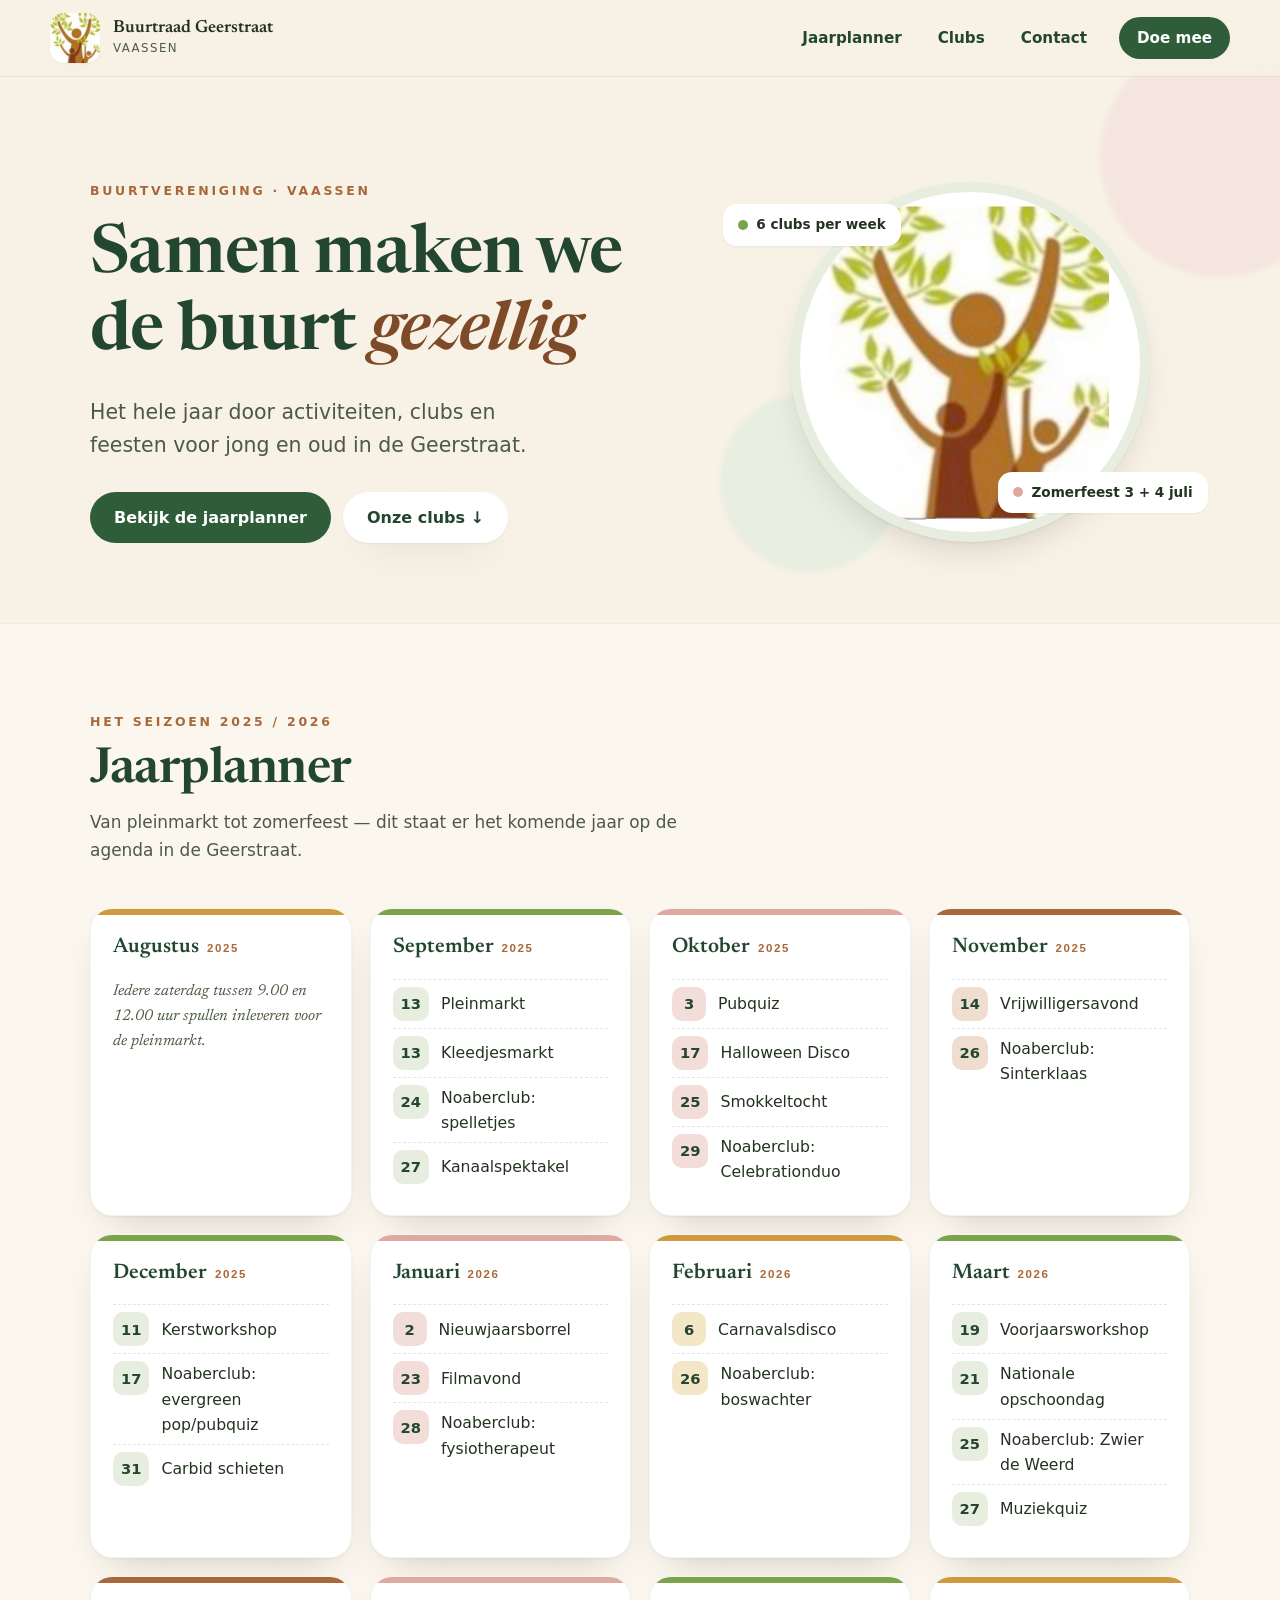
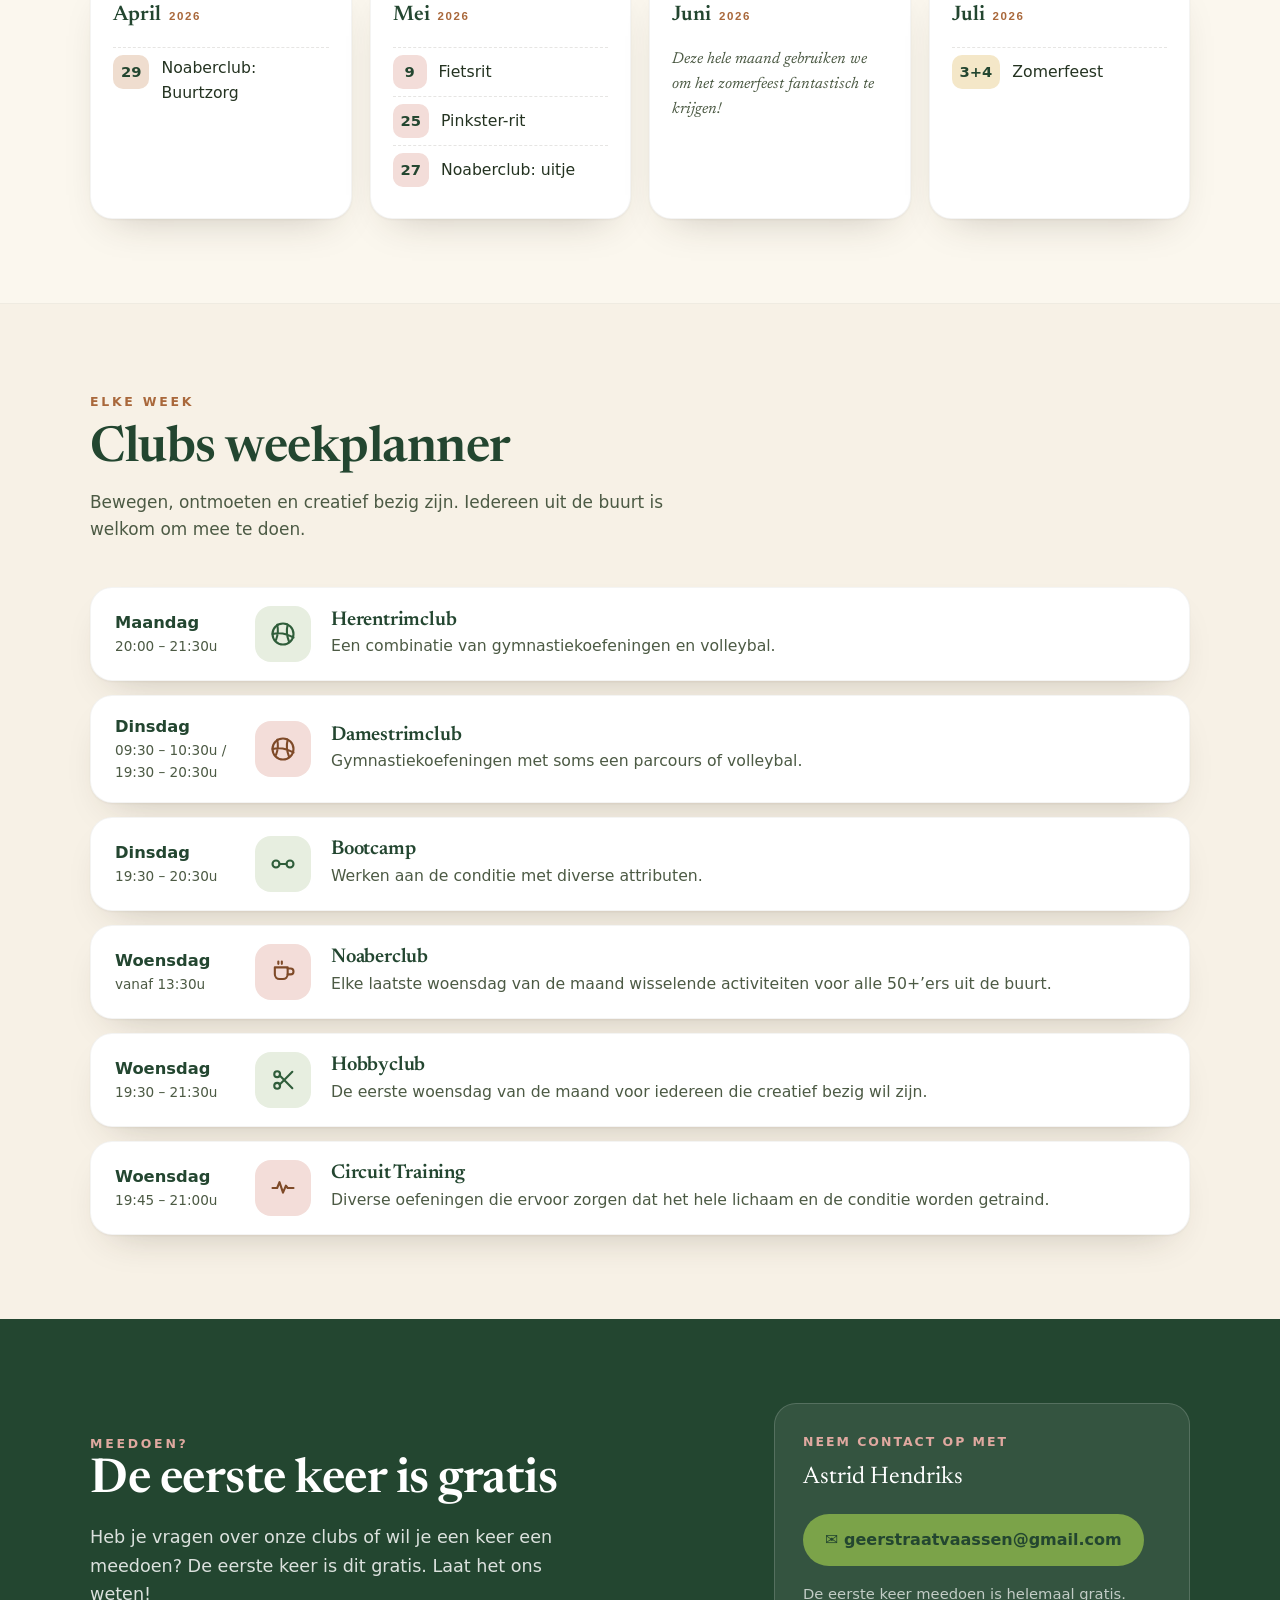
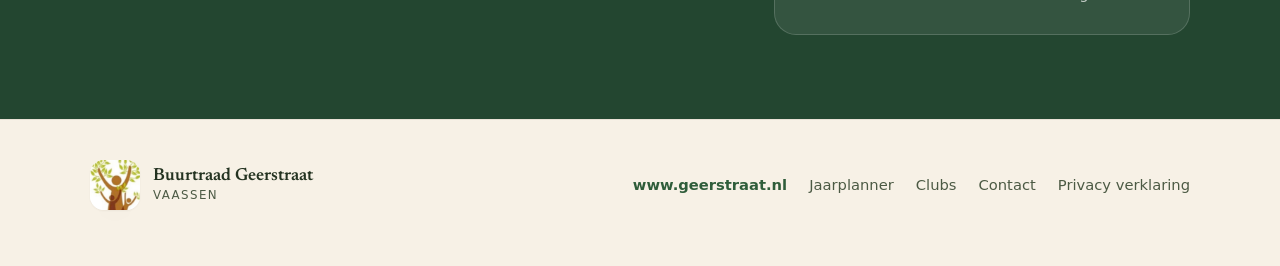
==== index.html @ 0c5bbc54 "Voeg Noaber-website toe als index.html Statische single-page website voor Buurtraad Geerstraat op ba" ====
<!DOCTYPE html>
<html lang="nl">
<head>
<meta charset="UTF-8">
<meta name="viewport" content="width=device-width, initial-scale=1.0">
<title>Buurtraad Geerstraat — Noaber</title>
<link rel="preconnect" href="https://fonts.googleapis.com">
<link rel="preconnect" href="https://fonts.gstatic.com" crossorigin>
<link href="https://fonts.googleapis.com/css2?family=Newsreader:opsz,wght@6..72,400;6..72,500;6..72,600;6..72,700&family=Hanken+Grotesque:wght@400;500;600;700&display=swap" rel="stylesheet">
<style>
  :root{
    --cream:#f7f1e6; --cream-2:#fbf7ee; --ink:#243321; --ink-soft:#4c5a44;
    --green:#2f5d3a; --green-deep:#234630; --leaf:#7ba349; --leaf-soft:#e7eee0;
    --terra:#a9683b; --terra-deep:#7e4a28; --blush:#f3ddd9; --blush-deep:#e0a9a0;
    --gold:#cf9a3c;
    --r:22px; --maxw:1180px;
    --shadow:0 1px 2px rgba(53,42,24,.05), 0 18px 40px -22px rgba(53,42,24,.28);
  }
  *{box-sizing:border-box;margin:0;padding:0}
  html{scroll-behavior:smooth}
  body{
    font-family:'Hanken Grotesque',system-ui,sans-serif;
    background:var(--cream); color:var(--ink);
    line-height:1.6; -webkit-font-smoothing:antialiased;
    overflow-x:hidden;
  }
  h1,h2,h3{font-family:'Newsreader',Georgia,serif; font-weight:600; line-height:1.08; letter-spacing:-.01em;}
  .wrap{max-width:var(--maxw); margin:0 auto; padding:0 clamp(20px,5vw,40px);}
  a{color:inherit; text-decoration:none;}
  .eyebrow{font-size:.78rem; letter-spacing:.22em; text-transform:uppercase; font-weight:600; color:var(--terra);}

  /* header */
  header{position:sticky; top:0; z-index:30; background:rgba(247,241,230,.86); backdrop-filter:blur(10px); border-bottom:1px solid rgba(53,42,24,.08);}
  .nav{display:flex; align-items:center; gap:18px; padding:13px 0;}
  .brand{display:flex; align-items:center; gap:13px; margin-right:auto;}
  .brand-txt{display:flex; flex-direction:column; justify-content:center;}
  .badge{width:50px; height:50px; border-radius:14px; background:#fff; box-shadow:var(--shadow); display:grid; place-items:center; overflow:hidden; flex:none;}
  .badge img{width:100%; height:100%; object-fit:cover; object-position:top;}
  .brand b{font-family:'Newsreader',serif; font-size:1.1rem; font-weight:600; display:block; line-height:1.15; white-space:nowrap;}
  .brand .sub{font-size:.74rem; letter-spacing:.12em; text-transform:uppercase; color:var(--ink-soft); display:block;}
  nav.links{display:flex; gap:8px; align-items:center;}
  nav.links a{font-weight:600; font-size:.95rem; padding:8px 14px; border-radius:999px; color:var(--green-deep); transition:background .15s;}
  nav.links a:hover{background:var(--leaf-soft);}
  .nav .cta{background:var(--green); color:#fff; padding:9px 18px; border-radius:999px; font-weight:600; font-size:.95rem;}
  .nav .cta:hover{background:var(--green-deep);}
  .menu-btn{display:none;}
  @media(max-width:780px){
    nav.links{display:none;}
    .menu-btn{display:inline-flex; align-items:center; gap:8px; font-weight:700; color:var(--green-deep); background:var(--leaf-soft); padding:9px 16px; border-radius:999px; font-size:.95rem; border:none; cursor:pointer;}
  }

  /* hero */
  .hero{position:relative; padding:clamp(48px,9vw,104px) 0 clamp(40px,7vw,80px);}
  .hero .wrap{position:relative; z-index:2;}
  .hero-grid{display:grid; grid-template-columns:1.15fr .85fr; gap:clamp(28px,5vw,64px); align-items:center;}
  .hero-copy{display:flex; flex-direction:column; align-items:flex-start; gap:24px;}
  .hero-copy .eyebrow{margin-bottom:-6px;}
  .hero h1{font-size:clamp(2.5rem,5.6vw,4.2rem); color:var(--green-deep); line-height:1.14; max-width:13ch;}
  .hero h1 em{font-style:italic; color:var(--terra-deep);}
  .hero p.lead{font-size:clamp(1.08rem,2vw,1.28rem); color:var(--ink-soft); max-width:34ch; margin-top:0;}
  .hero .actions{display:flex; flex-wrap:wrap; gap:12px; margin-top:6px;}
  .btn{display:inline-flex; align-items:center; gap:9px; font-weight:600; padding:13px 24px; border-radius:999px; font-size:1rem; transition:transform .15s, background .15s;}
  .btn:hover{transform:translateY(-2px);}
  .btn-primary{background:var(--green); color:#fff;}
  .btn-primary:hover{background:var(--green-deep);}
  .btn-ghost{background:#fff; color:var(--green-deep); box-shadow:var(--shadow);}
  .hero-art{position:relative; display:grid; place-items:center;}
  .logo-stage{position:relative; width:min(360px,82%); aspect-ratio:1; border-radius:50%; background:#fff; display:grid; place-items:center; box-shadow:var(--shadow); border:10px solid var(--leaf-soft); overflow:hidden;}
  .logo-stage img{width:82%; transform:translateY(2%);}
  .blob{position:absolute; border-radius:50%; filter:blur(2px); opacity:.55; z-index:0;}
  .b1{width:240px;height:240px; background:var(--blush); top:-40px; right:-60px;}
  .b2{width:180px;height:180px; background:var(--leaf-soft); bottom:-30px; left:-30px; opacity:.9;}
  .pill-float{position:absolute; background:#fff; box-shadow:var(--shadow); border-radius:14px; padding:10px 15px; font-size:.85rem; font-weight:600; display:flex; align-items:center; gap:8px;}
  .pill-float .dot{width:10px;height:10px;border-radius:50%;}
  .pf1{top:6%; left:-6%;} .pf2{bottom:8%; right:-4%;}
  @media(max-width:960px){
    .hero-grid{grid-template-columns:1fr; text-align:left;}
    .hero-art{order:-1; margin-bottom:6px; justify-items:start;}
    .logo-stage{width:min(220px,52%);}
    .pf1{left:auto; right:0;} .pf2{display:none;}
  }

  /* section shell */
  section.block{padding:clamp(44px,7vw,84px) 0;}
  .sec-head{max-width:62ch; margin-bottom:clamp(26px,4vw,44px);}
  .sec-head h2{font-size:clamp(2rem,4.4vw,3.1rem); color:var(--green-deep); margin-top:10px;}
  .sec-head p{color:var(--ink-soft); margin-top:12px; font-size:1.06rem;}

  /* jaarplanner */
  #jaarplanner{background:var(--cream-2); border-top:1px solid rgba(53,42,24,.06); border-bottom:1px solid rgba(53,42,24,.06);}
  .months{display:grid; grid-template-columns:repeat(auto-fill,minmax(255px,1fr)); gap:18px;}
  .month{background:#fff; border-radius:var(--r); padding:22px 22px 24px; box-shadow:var(--shadow); border:1px solid rgba(53,42,24,.05); position:relative; overflow:hidden;}
  .month::before{content:""; position:absolute; inset:0 0 auto 0; height:6px; background:var(--leaf);}
  .month.s-sage::before{background:var(--leaf);}
  .month.s-blush::before{background:var(--blush-deep);}
  .month.s-gold::before{background:var(--gold);}
  .month.s-terra::before{background:var(--terra);}
  .month .mname{font-family:'Newsreader',serif; font-size:1.32rem; font-weight:600; color:var(--green-deep); display:flex; align-items:baseline; gap:8px; margin-bottom:14px;}
  .month .mname small{font-size:.72rem; letter-spacing:.14em; color:var(--terra); font-family:'Hanken Grotesque',sans-serif; font-weight:700;}
  .ev{display:flex; gap:12px; padding:7px 0; border-top:1px dashed rgba(53,42,24,.12);}
  .ev:first-of-type{border-top:none;}
  .ev .day{flex:none; min-width:34px; height:34px; padding:0 8px; border-radius:10px; background:var(--leaf-soft); color:var(--green-deep); font-weight:700; font-size:.92rem; display:grid; place-items:center; font-variant-numeric:tabular-nums;}
  .s-blush .ev .day{background:var(--blush);}
  .s-gold .ev .day{background:#f4e7c8;}
  .s-terra .ev .day{background:#efddcf;}
  .ev .what{font-size:.98rem; align-self:center; color:var(--ink);}
  .month .note{font-size:.98rem; color:var(--ink-soft); font-style:italic; font-family:'Newsreader',serif;}

  /* clubs */
  .clubs{display:flex; flex-direction:column; gap:14px;}
  .club{display:grid; grid-template-columns:120px 56px 1fr; gap:20px; align-items:center; background:#fff; border-radius:var(--r); padding:18px 24px; box-shadow:var(--shadow); border:1px solid rgba(53,42,24,.05); transition:transform .15s;}
  .club:hover{transform:translateX(4px);}
  .club .when{}
  .club .when .day{font-weight:700; color:var(--green-deep); font-size:1.02rem;}
  .club .when .time{font-size:.85rem; color:var(--ink-soft); font-variant-numeric:tabular-nums;}
  .club .ic{width:56px;height:56px;border-radius:16px; background:var(--leaf-soft); display:grid; place-items:center; color:var(--green); flex:none;}
  .club .ic svg{width:28px;height:28px;}
  .club:nth-child(even) .ic{background:var(--blush); color:var(--terra-deep);}
  .club .body h3{font-family:'Newsreader',serif; font-size:1.25rem; color:var(--green-deep); font-weight:600;}
  .club .body p{font-size:.98rem; color:var(--ink-soft); margin-top:2px;}
  @media(max-width:680px){
    .club{grid-template-columns:48px 1fr; gap:14px; padding:16px 18px;}
    .club .ic{width:48px;height:48px;border-radius:13px;}
    .club .ic svg{width:24px;height:24px;}
    .club .when{grid-column:2; order:2;}
    .club .body{grid-column:2; order:1;}
    .club .ic{grid-row:span 2;}
  }

  /* contact */
  #contact{background:var(--green-deep); color:#fff;}
  #contact .eyebrow{color:var(--blush-deep);}
  .contact-card{display:grid; grid-template-columns:1.2fr .8fr; gap:clamp(24px,5vw,60px); align-items:center;}
  #contact h2{color:#fff; font-size:clamp(2rem,4.2vw,3rem);}
  #contact p{color:rgba(255,255,255,.84); font-size:1.1rem; margin-top:16px; max-width:46ch;}
  .contact-box{background:rgba(255,255,255,.08); border:1px solid rgba(255,255,255,.16); border-radius:var(--r); padding:28px;}
  .contact-box .label{font-size:.78rem; letter-spacing:.16em; text-transform:uppercase; color:var(--blush-deep); font-weight:700;}
  .contact-box .name{font-family:'Newsreader',serif; font-size:1.5rem; margin:6px 0 18px;}
  .contact-box a.mail{display:inline-flex; align-items:center; gap:9px; background:var(--leaf); color:var(--green-deep); padding:13px 22px; border-radius:999px; font-weight:700; transition:transform .15s,background .15s;}
  .contact-box a.mail:hover{transform:translateY(-2px); background:#8cb858;}
  .free{display:inline-block; margin-top:16px; font-size:.92rem; color:rgba(255,255,255,.7);}
  @media(max-width:760px){.contact-card{grid-template-columns:1fr;}}

  /* footer */
  footer{background:var(--cream); padding:40px 0 56px; border-top:1px solid rgba(53,42,24,.08);}
  .foot{display:flex; flex-wrap:wrap; gap:20px 40px; align-items:center; justify-content:space-between;}
  .foot .brand b{font-size:1.1rem;}
  .foot-links{display:flex; gap:22px; flex-wrap:wrap; font-size:.92rem; color:var(--ink-soft);}
  .foot-links a:hover{color:var(--green);}
  .foot .site{font-weight:700; color:var(--green);}
</style>
</head>
<body>
<header>
  <div class="wrap nav">
    <a class="brand" href="#top">
      <span class="badge"><img src="assets/logo.png" alt="Buurtraad Geerstraat logo"></span>
      <span class="brand-txt"><b>Buurtraad Geerstraat</b><span class="sub">Vaassen</span></span>
    </a>
    <nav class="links">
      <a href="#jaarplanner">Jaarplanner</a>
      <a href="#clubs">Clubs</a>
      <a href="#contact">Contact</a>
    </nav>
    <a class="cta" href="#contact">Doe mee</a>
    <button class="menu-btn" aria-label="Menu">☰ Menu</button>
  </div>
</header>

<main id="top">
  <section class="hero">
    <span class="blob b1"></span>
    <div class="wrap">
      <div class="hero-grid">
        <div class="hero-copy">
          <span class="eyebrow">Buurtvereniging · Vaassen</span>
          <h1>Samen maken we de buurt <em>gezellig</em></h1>
          <p class="lead">Het hele jaar door activiteiten, clubs en feesten voor jong en oud in de Geerstraat.</p>
          <div class="actions">
            <a class="btn btn-primary" href="#jaarplanner">Bekijk de jaarplanner</a>
            <a class="btn btn-ghost" href="#clubs">Onze clubs ↓</a>
          </div>
        </div>
        <div class="hero-art">
          <span class="blob b2"></span>
          <div class="logo-stage">
            <img src="assets/logo.png" alt="Buurtraad Geerstraat">
          </div>
          <div class="pill-float pf1"><span class="dot" style="background:var(--leaf)"></span> 6 clubs per week</div>
          <div class="pill-float pf2"><span class="dot" style="background:var(--blush-deep)"></span> Zomerfeest 3 + 4 juli</div>
        </div>
      </div>
    </div>
  </section>

  <section class="block" id="jaarplanner">
    <div class="wrap">
      <div class="sec-head">
        <span class="eyebrow">Het seizoen 2025 / 2026</span>
        <h2>Jaarplanner</h2>
        <p>Van pleinmarkt tot zomerfeest — dit staat er het komende jaar op de agenda in de Geerstraat.</p>
      </div>
      <div class="months" id="monthGrid"></div>
    </div>
  </section>

  <section class="block" id="clubs">
    <div class="wrap">
      <div class="sec-head">
        <span class="eyebrow">Elke week</span>
        <h2>Clubs weekplanner</h2>
        <p>Bewegen, ontmoeten en creatief bezig zijn. Iedereen uit de buurt is welkom om mee te doen.</p>
      </div>
      <div class="clubs" id="clubList"></div>
    </div>
  </section>

  <section class="block" id="contact">
    <div class="wrap">
      <div class="contact-card">
        <div>
          <span class="eyebrow">Meedoen?</span>
          <h2>De eerste keer is gratis</h2>
          <p>Heb je vragen over onze clubs of wil je een keer een meedoen? De eerste keer is dit gratis. Laat het ons weten!</p>
        </div>
        <div class="contact-box">
          <div class="label">Neem contact op met</div>
          <div class="name">Astrid Hendriks</div>
          <a class="mail" href="mailto:geerstraatvaassen@gmail.com">✉ geerstraatvaassen@gmail.com</a>
          <span class="free">De eerste keer meedoen is helemaal gratis.</span>
        </div>
      </div>
    </div>
  </section>
</main>

<footer>
  <div class="wrap foot">
    <a class="brand" href="#top">
      <span class="badge"><img src="assets/logo.png" alt=""></span>
      <span class="brand-txt"><b>Buurtraad Geerstraat</b><span class="sub">Vaassen</span></span>
    </a>
    <div class="foot-links">
      <a class="site" href="#top">www.geerstraat.nl</a>
      <a href="#jaarplanner">Jaarplanner</a>
      <a href="#clubs">Clubs</a>
      <a href="#contact">Contact</a>
      <a href="#">Privacy verklaring</a>
    </div>
  </div>
</footer>

<script>
  const months = [
    {name:'Augustus', year:'2025', s:'gold', note:'Iedere zaterdag tussen 9.00 en 12.00 uur spullen inleveren voor de pleinmarkt.'},
    {name:'September', year:'2025', s:'sage', ev:[['13','Pleinmarkt'],['13','Kleedjesmarkt'],['24','Noaberclub: spelletjes'],['27','Kanaalspektakel']]},
    {name:'Oktober', year:'2025', s:'blush', ev:[['3','Pubquiz'],['17','Halloween Disco'],['25','Smokkeltocht'],['29','Noaberclub: Celebrationduo']]},
    {name:'November', year:'2025', s:'terra', ev:[['14','Vrijwilligersavond'],['26','Noaberclub: Sinterklaas']]},
    {name:'December', year:'2025', s:'sage', ev:[['11','Kerstworkshop'],['17','Noaberclub: evergreen pop/pubquiz'],['31','Carbid schieten']]},
    {name:'Januari', year:'2026', s:'blush', ev:[['2','Nieuwjaarsborrel'],['23','Filmavond'],['28','Noaberclub: fysiotherapeut']]},
    {name:'Februari', year:'2026', s:'gold', ev:[['6','Carnavalsdisco'],['26','Noaberclub: boswachter']]},
    {name:'Maart', year:'2026', s:'sage', ev:[['19','Voorjaarsworkshop'],['21','Nationale opschoondag'],['25','Noaberclub: Zwier de Weerd'],['27','Muziekquiz']]},
    {name:'April', year:'2026', s:'terra', ev:[['29','Noaberclub: Buurtzorg']]},
    {name:'Mei', year:'2026', s:'blush', ev:[['9','Fietsrit'],['25','Pinkster-rit'],['27','Noaberclub: uitje']]},
    {name:'Juni', year:'2026', s:'sage', note:'Deze hele maand gebruiken we om het zomerfeest fantastisch te krijgen!'},
    {name:'Juli', year:'2026', s:'gold', ev:[['3+4','Zomerfeest']]},
  ];
  const mg = document.getElementById('monthGrid');
  months.forEach(m=>{
    let inner = `<div class="mname">${m.name} <small>${m.year}</small></div>`;
    if(m.note){ inner += `<p class="note">${m.note}</p>`; }
    else { inner += m.ev.map(e=>`<div class="ev"><span class="day">${e[0]}</span><span class="what">${e[1]}</span></div>`).join(''); }
    const d = document.createElement('div');
    d.className = `month s-${m.s}`;
    d.innerHTML = inner;
    mg.appendChild(d);
  });

  const I = {
    ball:'<circle cx="12" cy="12" r="9"/><path d="M3 12c4-1 8-1 12 .5S21 15 21 15M7 4c1 4 1 8-1 13M16 4c-1 4-1 9 1 14"/>',
    dumb:'<circle cx="6" cy="12" r="3"/><circle cx="18" cy="12" r="3"/><path d="M9 12h6"/>',
    cup:'<path d="M5 8h11v6a4 4 0 0 1-4 4H9a4 4 0 0 1-4-4z"/><path d="M16 9h2.5a2.5 2.5 0 0 1 0 5H16"/><path d="M8 3v2M11 3v2"/>',
    craft:'<circle cx="7" cy="7" r="2.5"/><circle cx="7" cy="17" r="2.5"/><path d="M20 5 9 16M20 19 9 8"/>',
    heart:'<path d="M3 12h4l2-5 3 9 2.5-6 1.5 2H21"/>'
  };
  const clubs = [
    {day:'Maandag', time:'20:00 – 21:30u', name:'Herentrimclub', desc:'Een combinatie van gymnastiekoefeningen en volleybal.', ic:'ball'},
    {day:'Dinsdag', time:'09:30 – 10:30u / 19:30 – 20:30u', name:'Damestrimclub', desc:'Gymnastiekoefeningen met soms een parcours of volleybal.', ic:'ball'},
    {day:'Dinsdag', time:'19:30 – 20:30u', name:'Bootcamp', desc:'Werken aan de conditie met diverse attributen.', ic:'dumb'},
    {day:'Woensdag', time:'vanaf 13:30u', name:'Noaberclub', desc:'Elke laatste woensdag van de maand wisselende activiteiten voor alle 50+\u2019ers uit de buurt.', ic:'cup'},
    {day:'Woensdag', time:'19:30 – 21:30u', name:'Hobbyclub', desc:'De eerste woensdag van de maand voor iedereen die creatief bezig wil zijn.', ic:'craft'},
    {day:'Woensdag', time:'19:45 – 21:00u', name:'Circuit Training', desc:'Diverse oefeningen die ervoor zorgen dat het hele lichaam en de conditie worden getraind.', ic:'heart'},
  ];
  const cl = document.getElementById('clubList');
  clubs.forEach(c=>{
    const d = document.createElement('div');
    d.className='club';
    d.innerHTML = `<div class="when"><div class="day">${c.day}</div><div class="time">${c.time}</div></div>
      <span class="ic"><svg viewBox="0 0 24 24" fill="none" stroke="currentColor" stroke-width="1.8" stroke-linecap="round" stroke-linejoin="round">${I[c.ic]}</svg></span>
      <div class="body"><h3>${c.name}</h3><p>${c.desc}</p></div>`;
    cl.appendChild(d);
  });
</script>
</body>
</html>
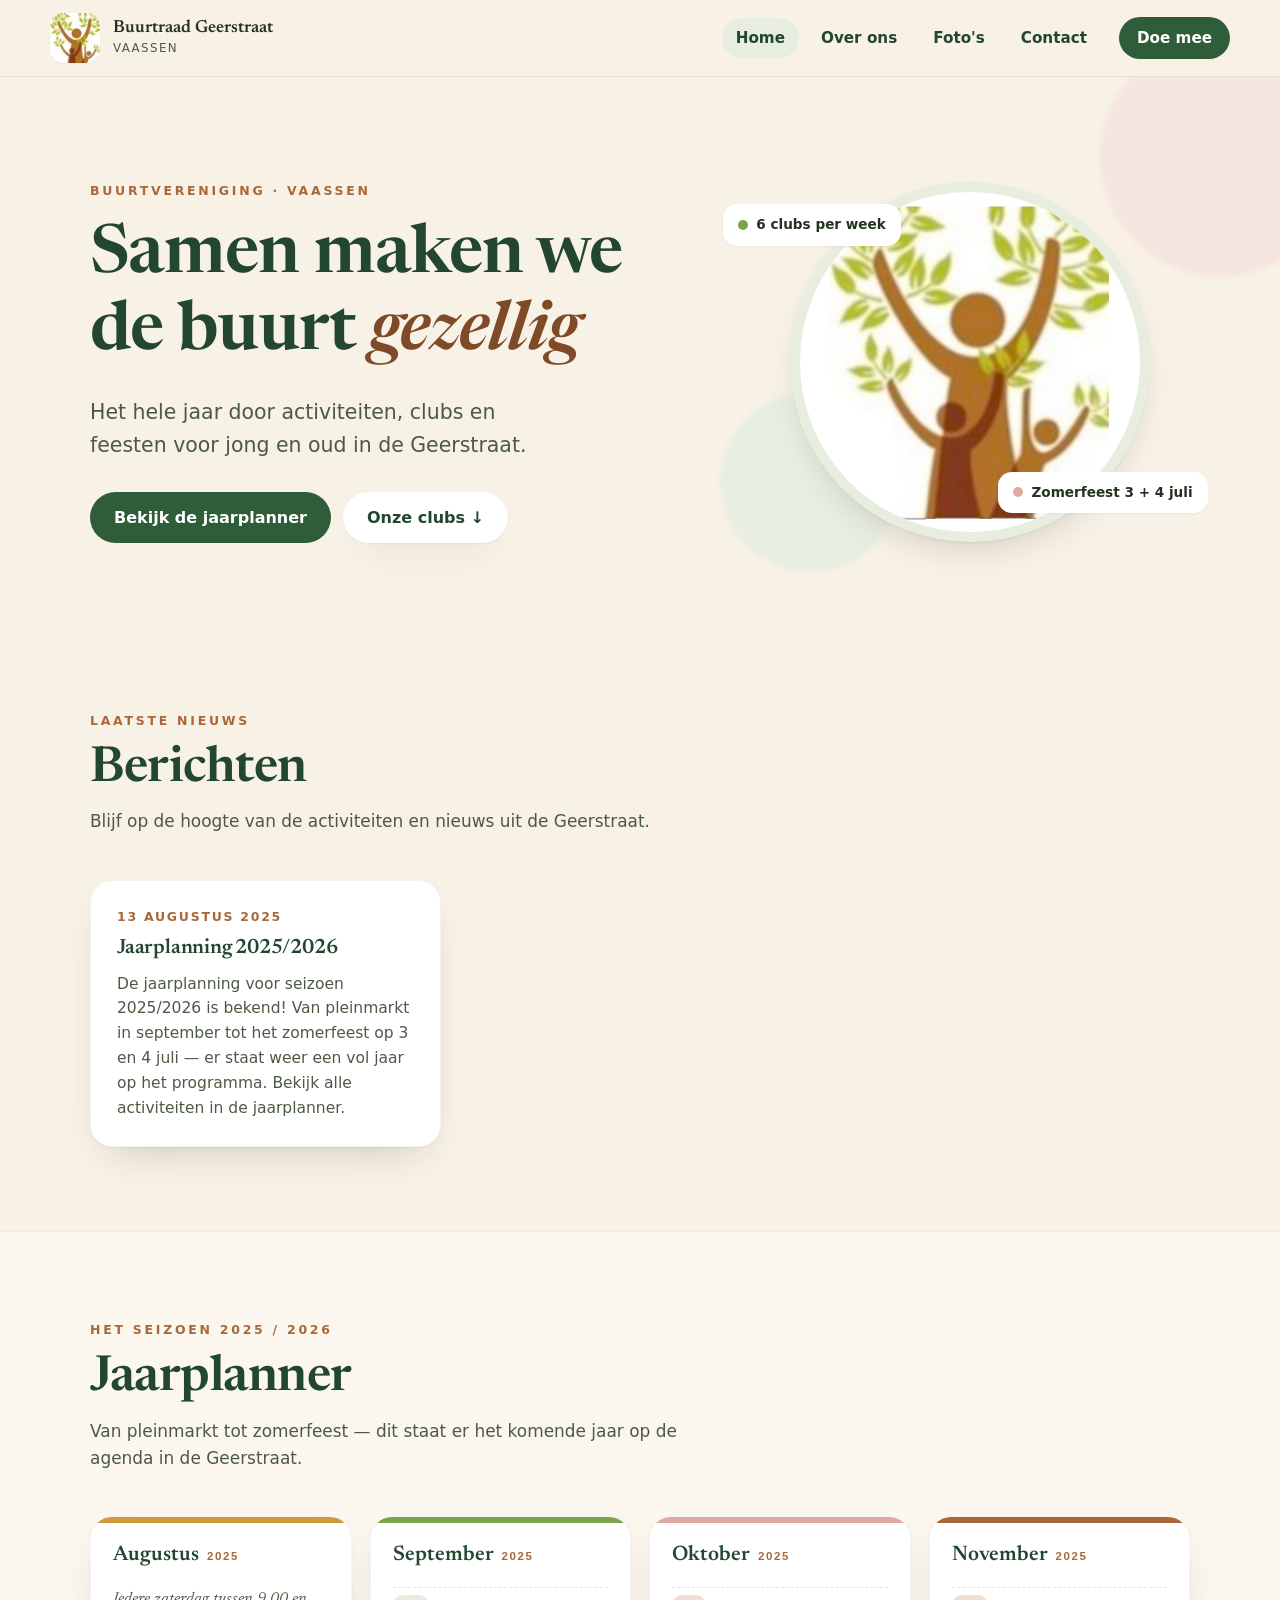
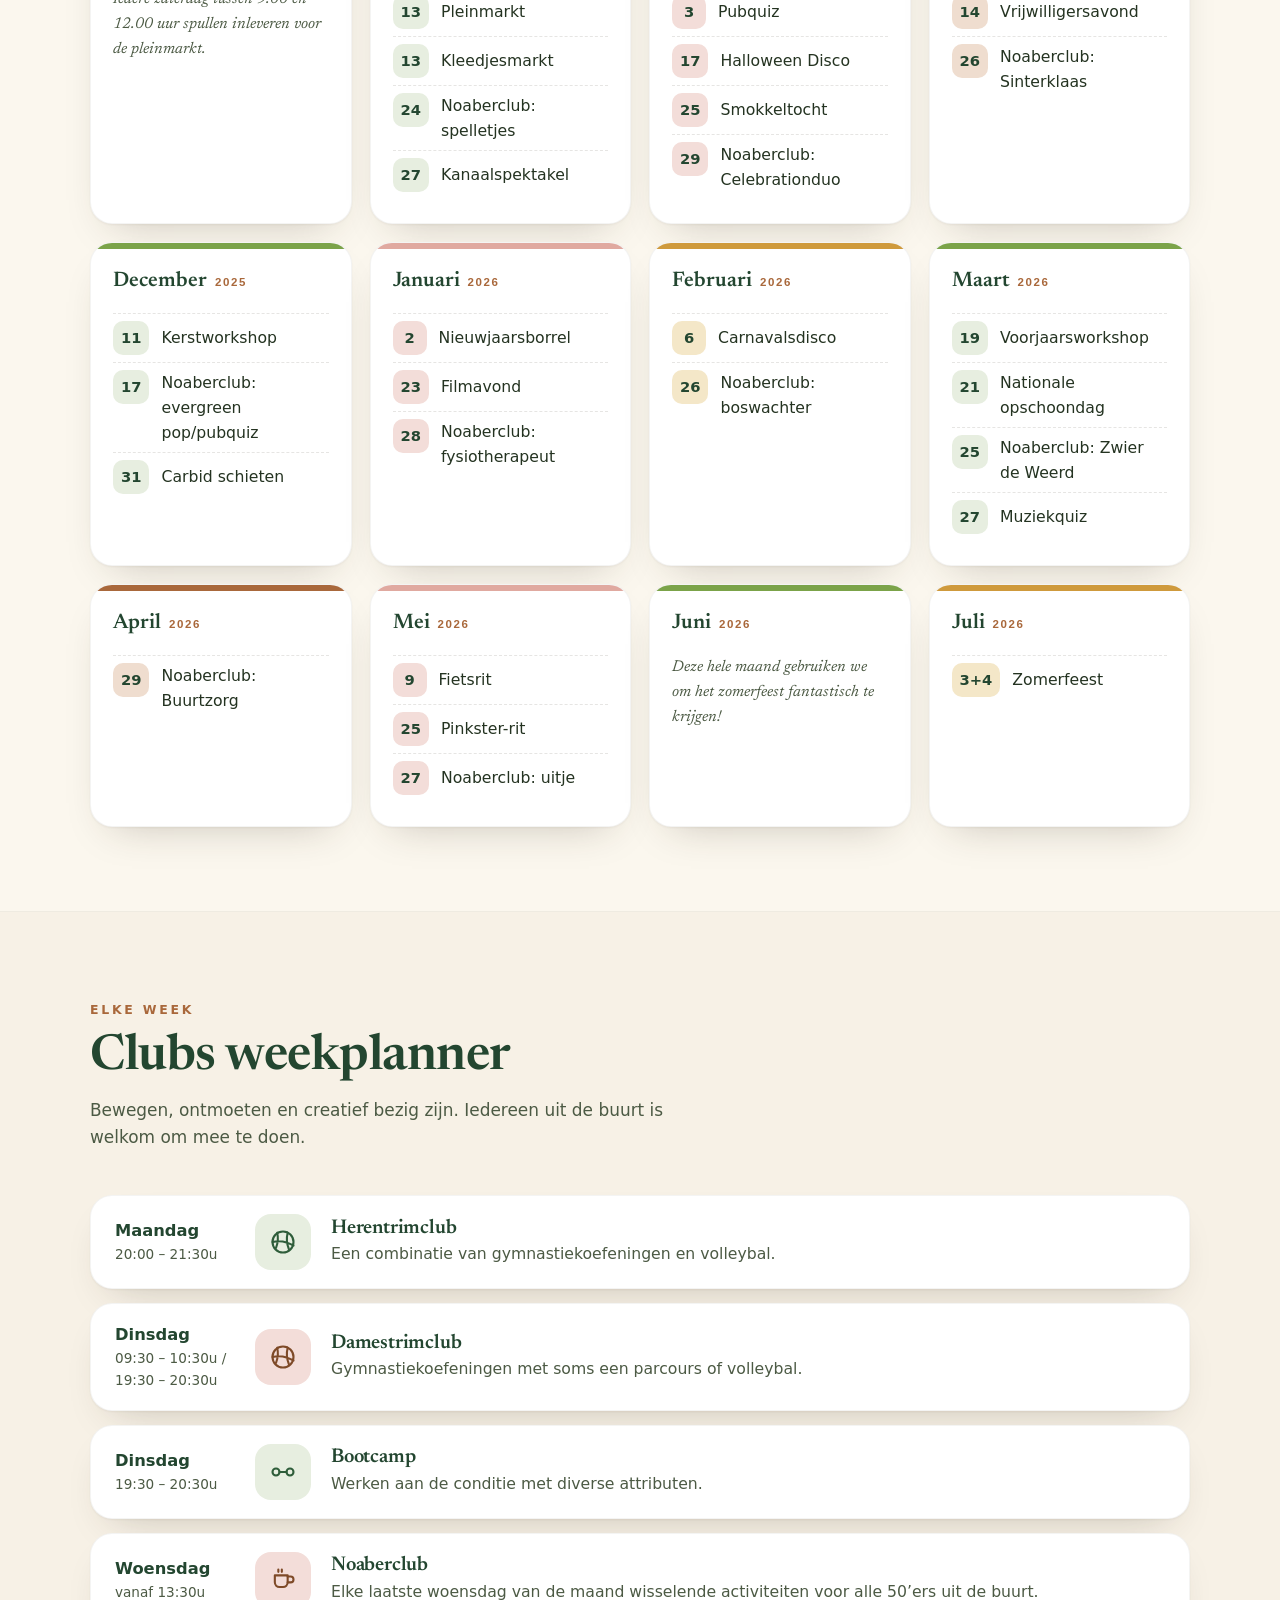
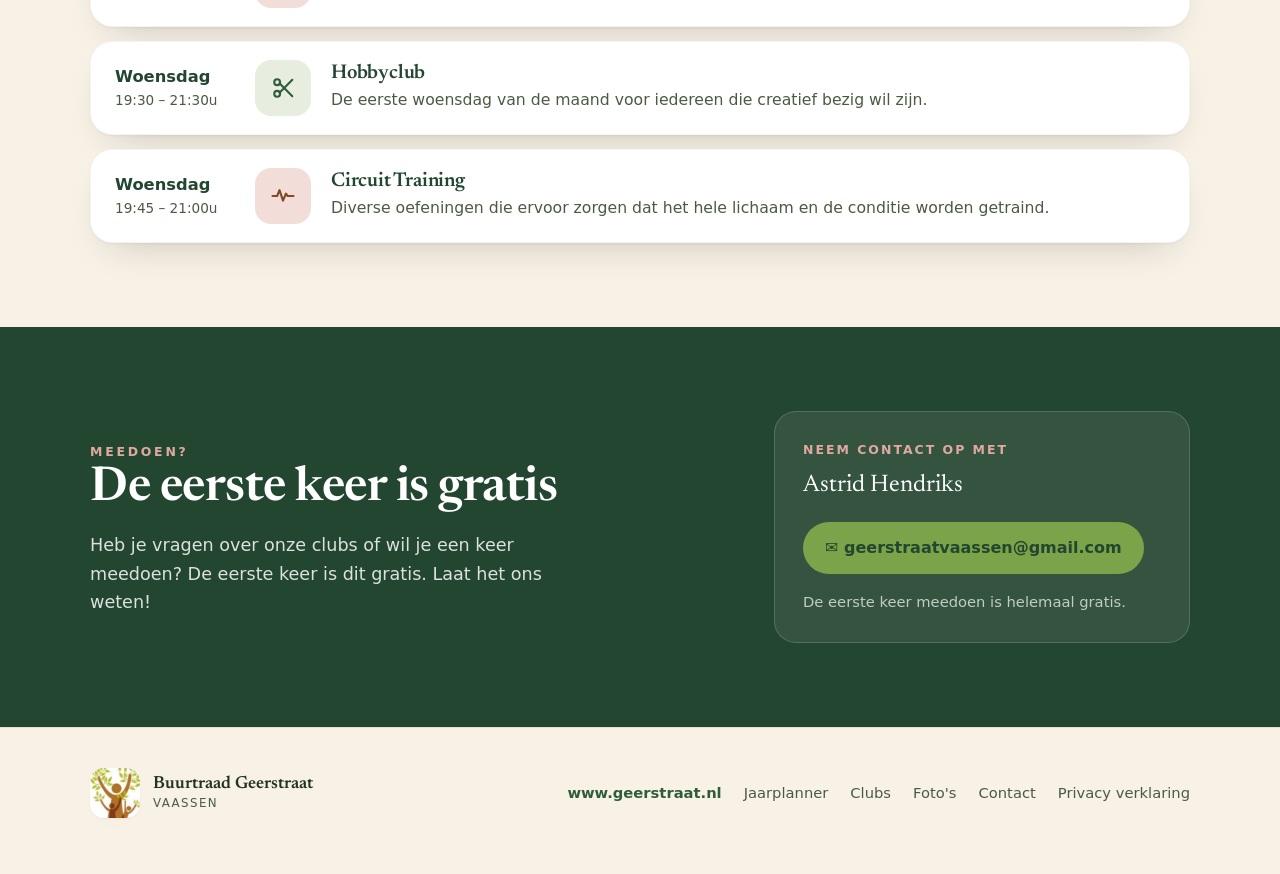
==== commit b39fa444: "Uitbreiden naar multi-pagina site met admin - index.html: nieuws en jaarplanner laden nu uit JSON-be" ====
--- a/index.html
+++ b/index.html
@@ -3,182 +3,29 @@
 <head>
 <meta charset="UTF-8">
 <meta name="viewport" content="width=device-width, initial-scale=1.0">
-<title>Buurtraad Geerstraat — Noaber</title>
+<title>Buurtraad Geerstraat — Vaassen</title>
 <link rel="preconnect" href="https://fonts.googleapis.com">
 <link rel="preconnect" href="https://fonts.gstatic.com" crossorigin>
-<link href="https://fonts.googleapis.com/css2?family=Newsreader:opsz,wght@6..72,400;6..72,500;6..72,600;6..72,700&family=Hanken+Grotesque:wght@400;500;600;700&display=swap" rel="stylesheet">
-<style>
-  :root{
-    --cream:#f7f1e6; --cream-2:#fbf7ee; --ink:#243321; --ink-soft:#4c5a44;
-    --green:#2f5d3a; --green-deep:#234630; --leaf:#7ba349; --leaf-soft:#e7eee0;
-    --terra:#a9683b; --terra-deep:#7e4a28; --blush:#f3ddd9; --blush-deep:#e0a9a0;
-    --gold:#cf9a3c;
-    --r:22px; --maxw:1180px;
-    --shadow:0 1px 2px rgba(53,42,24,.05), 0 18px 40px -22px rgba(53,42,24,.28);
-  }
-  *{box-sizing:border-box;margin:0;padding:0}
-  html{scroll-behavior:smooth}
-  body{
-    font-family:'Hanken Grotesque',system-ui,sans-serif;
-    background:var(--cream); color:var(--ink);
-    line-height:1.6; -webkit-font-smoothing:antialiased;
-    overflow-x:hidden;
-  }
-  h1,h2,h3{font-family:'Newsreader',Georgia,serif; font-weight:600; line-height:1.08; letter-spacing:-.01em;}
-  .wrap{max-width:var(--maxw); margin:0 auto; padding:0 clamp(20px,5vw,40px);}
-  a{color:inherit; text-decoration:none;}
-  .eyebrow{font-size:.78rem; letter-spacing:.22em; text-transform:uppercase; font-weight:600; color:var(--terra);}
-
-  /* header */
-  header{position:sticky; top:0; z-index:30; background:rgba(247,241,230,.86); backdrop-filter:blur(10px); border-bottom:1px solid rgba(53,42,24,.08);}
-  .nav{display:flex; align-items:center; gap:18px; padding:13px 0;}
-  .brand{display:flex; align-items:center; gap:13px; margin-right:auto;}
-  .brand-txt{display:flex; flex-direction:column; justify-content:center;}
-  .badge{width:50px; height:50px; border-radius:14px; background:#fff; box-shadow:var(--shadow); display:grid; place-items:center; overflow:hidden; flex:none;}
-  .badge img{width:100%; height:100%; object-fit:cover; object-position:top;}
-  .brand b{font-family:'Newsreader',serif; font-size:1.1rem; font-weight:600; display:block; line-height:1.15; white-space:nowrap;}
-  .brand .sub{font-size:.74rem; letter-spacing:.12em; text-transform:uppercase; color:var(--ink-soft); display:block;}
-  nav.links{display:flex; gap:8px; align-items:center;}
-  nav.links a{font-weight:600; font-size:.95rem; padding:8px 14px; border-radius:999px; color:var(--green-deep); transition:background .15s;}
-  nav.links a:hover{background:var(--leaf-soft);}
-  .nav .cta{background:var(--green); color:#fff; padding:9px 18px; border-radius:999px; font-weight:600; font-size:.95rem;}
-  .nav .cta:hover{background:var(--green-deep);}
-  .menu-btn{display:none;}
-  @media(max-width:780px){
-    nav.links{display:none;}
-    .menu-btn{display:inline-flex; align-items:center; gap:8px; font-weight:700; color:var(--green-deep); background:var(--leaf-soft); padding:9px 16px; border-radius:999px; font-size:.95rem; border:none; cursor:pointer;}
-  }
-
-  /* hero */
-  .hero{position:relative; padding:clamp(48px,9vw,104px) 0 clamp(40px,7vw,80px);}
-  .hero .wrap{position:relative; z-index:2;}
-  .hero-grid{display:grid; grid-template-columns:1.15fr .85fr; gap:clamp(28px,5vw,64px); align-items:center;}
-  .hero-copy{display:flex; flex-direction:column; align-items:flex-start; gap:24px;}
-  .hero-copy .eyebrow{margin-bottom:-6px;}
-  .hero h1{font-size:clamp(2.5rem,5.6vw,4.2rem); color:var(--green-deep); line-height:1.14; max-width:13ch;}
-  .hero h1 em{font-style:italic; color:var(--terra-deep);}
-  .hero p.lead{font-size:clamp(1.08rem,2vw,1.28rem); color:var(--ink-soft); max-width:34ch; margin-top:0;}
-  .hero .actions{display:flex; flex-wrap:wrap; gap:12px; margin-top:6px;}
-  .btn{display:inline-flex; align-items:center; gap:9px; font-weight:600; padding:13px 24px; border-radius:999px; font-size:1rem; transition:transform .15s, background .15s;}
-  .btn:hover{transform:translateY(-2px);}
-  .btn-primary{background:var(--green); color:#fff;}
-  .btn-primary:hover{background:var(--green-deep);}
-  .btn-ghost{background:#fff; color:var(--green-deep); box-shadow:var(--shadow);}
-  .hero-art{position:relative; display:grid; place-items:center;}
-  .logo-stage{position:relative; width:min(360px,82%); aspect-ratio:1; border-radius:50%; background:#fff; display:grid; place-items:center; box-shadow:var(--shadow); border:10px solid var(--leaf-soft); overflow:hidden;}
-  .logo-stage img{width:82%; transform:translateY(2%);}
-  .blob{position:absolute; border-radius:50%; filter:blur(2px); opacity:.55; z-index:0;}
-  .b1{width:240px;height:240px; background:var(--blush); top:-40px; right:-60px;}
-  .b2{width:180px;height:180px; background:var(--leaf-soft); bottom:-30px; left:-30px; opacity:.9;}
-  .pill-float{position:absolute; background:#fff; box-shadow:var(--shadow); border-radius:14px; padding:10px 15px; font-size:.85rem; font-weight:600; display:flex; align-items:center; gap:8px;}
-  .pill-float .dot{width:10px;height:10px;border-radius:50%;}
-  .pf1{top:6%; left:-6%;} .pf2{bottom:8%; right:-4%;}
-  @media(max-width:960px){
-    .hero-grid{grid-template-columns:1fr; text-align:left;}
-    .hero-art{order:-1; margin-bottom:6px; justify-items:start;}
-    .logo-stage{width:min(220px,52%);}
-    .pf1{left:auto; right:0;} .pf2{display:none;}
-  }
-
-  /* section shell */
-  section.block{padding:clamp(44px,7vw,84px) 0;}
-  .sec-head{max-width:62ch; margin-bottom:clamp(26px,4vw,44px);}
-  .sec-head h2{font-size:clamp(2rem,4.4vw,3.1rem); color:var(--green-deep); margin-top:10px;}
-  .sec-head p{color:var(--ink-soft); margin-top:12px; font-size:1.06rem;}
-
-  /* jaarplanner */
-  #jaarplanner{background:var(--cream-2); border-top:1px solid rgba(53,42,24,.06); border-bottom:1px solid rgba(53,42,24,.06);}
-  .months{display:grid; grid-template-columns:repeat(auto-fill,minmax(255px,1fr)); gap:18px;}
-  .month{background:#fff; border-radius:var(--r); padding:22px 22px 24px; box-shadow:var(--shadow); border:1px solid rgba(53,42,24,.05); position:relative; overflow:hidden;}
-  .month::before{content:""; position:absolute; inset:0 0 auto 0; height:6px; background:var(--leaf);}
-  .month.s-sage::before{background:var(--leaf);}
-  .month.s-blush::before{background:var(--blush-deep);}
-  .month.s-gold::before{background:var(--gold);}
-  .month.s-terra::before{background:var(--terra);}
-  .month .mname{font-family:'Newsreader',serif; font-size:1.32rem; font-weight:600; color:var(--green-deep); display:flex; align-items:baseline; gap:8px; margin-bottom:14px;}
-  .month .mname small{font-size:.72rem; letter-spacing:.14em; color:var(--terra); font-family:'Hanken Grotesque',sans-serif; font-weight:700;}
-  .ev{display:flex; gap:12px; padding:7px 0; border-top:1px dashed rgba(53,42,24,.12);}
-  .ev:first-of-type{border-top:none;}
-  .ev .day{flex:none; min-width:34px; height:34px; padding:0 8px; border-radius:10px; background:var(--leaf-soft); color:var(--green-deep); font-weight:700; font-size:.92rem; display:grid; place-items:center; font-variant-numeric:tabular-nums;}
-  .s-blush .ev .day{background:var(--blush);}
-  .s-gold .ev .day{background:#f4e7c8;}
-  .s-terra .ev .day{background:#efddcf;}
-  .ev .what{font-size:.98rem; align-self:center; color:var(--ink);}
-  .month .note{font-size:.98rem; color:var(--ink-soft); font-style:italic; font-family:'Newsreader',serif;}
-
-  /* clubs */
-  .clubs{display:flex; flex-direction:column; gap:14px;}
-  .club{display:grid; grid-template-columns:120px 56px 1fr; gap:20px; align-items:center; background:#fff; border-radius:var(--r); padding:18px 24px; box-shadow:var(--shadow); border:1px solid rgba(53,42,24,.05); transition:transform .15s;}
-  .club:hover{transform:translateX(4px);}
-  .club .when{}
-  .club .when .day{font-weight:700; color:var(--green-deep); font-size:1.02rem;}
-  .club .when .time{font-size:.85rem; color:var(--ink-soft); font-variant-numeric:tabular-nums;}
-  .club .ic{width:56px;height:56px;border-radius:16px; background:var(--leaf-soft); display:grid; place-items:center; color:var(--green); flex:none;}
-  .club .ic svg{width:28px;height:28px;}
-  .club:nth-child(even) .ic{background:var(--blush); color:var(--terra-deep);}
-  .club .body h3{font-family:'Newsreader',serif; font-size:1.25rem; color:var(--green-deep); font-weight:600;}
-  .club .body p{font-size:.98rem; color:var(--ink-soft); margin-top:2px;}
-  @media(max-width:680px){
-    .club{grid-template-columns:48px 1fr; gap:14px; padding:16px 18px;}
-    .club .ic{width:48px;height:48px;border-radius:13px;}
-    .club .ic svg{width:24px;height:24px;}
-    .club .when{grid-column:2; order:2;}
-    .club .body{grid-column:2; order:1;}
-    .club .ic{grid-row:span 2;}
-  }
-
-  /* contact */
-  #contact{background:var(--green-deep); color:#fff;}
-  #contact .eyebrow{color:var(--blush-deep);}
-  .contact-card{display:grid; grid-template-columns:1.2fr .8fr; gap:clamp(24px,5vw,60px); align-items:center;}
-  #contact h2{color:#fff; font-size:clamp(2rem,4.2vw,3rem);}
-  #contact p{color:rgba(255,255,255,.84); font-size:1.1rem; margin-top:16px; max-width:46ch;}
-  .contact-box{background:rgba(255,255,255,.08); border:1px solid rgba(255,255,255,.16); border-radius:var(--r); padding:28px;}
-  .contact-box .label{font-size:.78rem; letter-spacing:.16em; text-transform:uppercase; color:var(--blush-deep); font-weight:700;}
-  .contact-box .name{font-family:'Newsreader',serif; font-size:1.5rem; margin:6px 0 18px;}
-  .contact-box a.mail{display:inline-flex; align-items:center; gap:9px; background:var(--leaf); color:var(--green-deep); padding:13px 22px; border-radius:999px; font-weight:700; transition:transform .15s,background .15s;}
-  .contact-box a.mail:hover{transform:translateY(-2px); background:#8cb858;}
-  .free{display:inline-block; margin-top:16px; font-size:.92rem; color:rgba(255,255,255,.7);}
-  @media(max-width:760px){.contact-card{grid-template-columns:1fr;}}
-
-  /* footer */
-  footer{background:var(--cream); padding:40px 0 56px; border-top:1px solid rgba(53,42,24,.08);}
-  .foot{display:flex; flex-wrap:wrap; gap:20px 40px; align-items:center; justify-content:space-between;}
-  .foot .brand b{font-size:1.1rem;}
-  .foot-links{display:flex; gap:22px; flex-wrap:wrap; font-size:.92rem; color:var(--ink-soft);}
-  .foot-links a:hover{color:var(--green);}
-  .foot .site{font-weight:700; color:var(--green);}
-</style>
+<link rel="stylesheet" href="assets/style.css">
 </head>
 <body>
-<header>
-  <div class="wrap nav">
-    <a class="brand" href="#top">
-      <span class="badge"><img src="assets/logo.png" alt="Buurtraad Geerstraat logo"></span>
-      <span class="brand-txt"><b>Buurtraad Geerstraat</b><span class="sub">Vaassen</span></span>
-    </a>
-    <nav class="links">
-      <a href="#jaarplanner">Jaarplanner</a>
-      <a href="#clubs">Clubs</a>
-      <a href="#contact">Contact</a>
-    </nav>
-    <a class="cta" href="#contact">Doe mee</a>
-    <button class="menu-btn" aria-label="Menu">☰ Menu</button>
-  </div>
-</header>
+
+<div id="header-container"></div>
 
 <main id="top">
+
+  <!-- HERO -->
   <section class="hero">
     <span class="blob b1"></span>
     <div class="wrap">
       <div class="hero-grid">
         <div class="hero-copy">
-          <span class="eyebrow">Buurtvereniging · Vaassen</span>
+          <span class="eyebrow">Buurtvereniging &middot; Vaassen</span>
           <h1>Samen maken we de buurt <em>gezellig</em></h1>
           <p class="lead">Het hele jaar door activiteiten, clubs en feesten voor jong en oud in de Geerstraat.</p>
           <div class="actions">
             <a class="btn btn-primary" href="#jaarplanner">Bekijk de jaarplanner</a>
-            <a class="btn btn-ghost" href="#clubs">Onze clubs ↓</a>
+            <a class="btn btn-ghost" href="#clubs">Onze clubs &darr;</a>
           </div>
         </div>
         <div class="hero-art">
@@ -193,17 +40,35 @@
     </div>
   </section>
 
+  <!-- NIEUWS -->
+  <section class="block" id="nieuws">
+    <div class="wrap">
+      <div class="sec-head">
+        <span class="eyebrow">Laatste nieuws</span>
+        <h2>Berichten</h2>
+        <p>Blijf op de hoogte van de activiteiten en nieuws uit de Geerstraat.</p>
+      </div>
+      <div class="nieuws-grid" id="nieuwsGrid">
+        <p style="color:var(--ink-soft);font-style:italic;">Nieuws laden&hellip;</p>
+      </div>
+    </div>
+  </section>
+
+  <!-- JAARPLANNER -->
   <section class="block" id="jaarplanner">
     <div class="wrap">
       <div class="sec-head">
         <span class="eyebrow">Het seizoen 2025 / 2026</span>
         <h2>Jaarplanner</h2>
-        <p>Van pleinmarkt tot zomerfeest — dit staat er het komende jaar op de agenda in de Geerstraat.</p>
+        <p>Van pleinmarkt tot zomerfeest &mdash; dit staat er het komende jaar op de agenda in de Geerstraat.</p>
       </div>
-      <div class="months" id="monthGrid"></div>
+      <div class="months" id="monthGrid">
+        <p style="color:var(--ink-soft);font-style:italic;">Jaarplanning laden&hellip;</p>
+      </div>
     </div>
   </section>
 
+  <!-- CLUBS -->
   <section class="block" id="clubs">
     <div class="wrap">
       <div class="sec-head">
@@ -211,95 +76,86 @@
         <h2>Clubs weekplanner</h2>
         <p>Bewegen, ontmoeten en creatief bezig zijn. Iedereen uit de buurt is welkom om mee te doen.</p>
       </div>
-      <div class="clubs" id="clubList"></div>
+      <div class="clubs-list" id="clubList"></div>
     </div>
   </section>
 
+  <!-- CONTACT -->
   <section class="block" id="contact">
     <div class="wrap">
       <div class="contact-card">
         <div>
           <span class="eyebrow">Meedoen?</span>
           <h2>De eerste keer is gratis</h2>
-          <p>Heb je vragen over onze clubs of wil je een keer een meedoen? De eerste keer is dit gratis. Laat het ons weten!</p>
+          <p>Heb je vragen over onze clubs of wil je een keer meedoen? De eerste keer is dit gratis. Laat het ons weten!</p>
         </div>
         <div class="contact-box">
           <div class="label">Neem contact op met</div>
           <div class="name">Astrid Hendriks</div>
-          <a class="mail" href="mailto:geerstraatvaassen@gmail.com">✉ geerstraatvaassen@gmail.com</a>
+          <a class="mail" href="mailto:geerstraatvaassen@gmail.com">&#9993; geerstraatvaassen@gmail.com</a>
           <span class="free">De eerste keer meedoen is helemaal gratis.</span>
         </div>
       </div>
     </div>
   </section>
+
 </main>
 
-<footer>
-  <div class="wrap foot">
-    <a class="brand" href="#top">
-      <span class="badge"><img src="assets/logo.png" alt=""></span>
-      <span class="brand-txt"><b>Buurtraad Geerstraat</b><span class="sub">Vaassen</span></span>
-    </a>
-    <div class="foot-links">
-      <a class="site" href="#top">www.geerstraat.nl</a>
-      <a href="#jaarplanner">Jaarplanner</a>
-      <a href="#clubs">Clubs</a>
-      <a href="#contact">Contact</a>
-      <a href="#">Privacy verklaring</a>
-    </div>
-  </div>
-</footer>
+<div id="footer-container"></div>
+<script src="assets/common.js"></script>
+<script>
+fetch('data/nieuws.json').then(r => r.json()).then(items => {
+  const grid = document.getElementById('nieuwsGrid');
+  if (!items.length) {
+    grid.innerHTML = '<p style="color:var(--ink-soft);font-style:italic;font-family:\'Newsreader\',serif;">Nog geen berichten geplaatst.</p>';
+    return;
+  }
+  const recent = [...items].sort((a,b) => b.datum.localeCompare(a.datum)).slice(0,3);
+  grid.innerHTML = recent.map(n => {
+    const d = new Date(n.datum);
+    const ds = d.toLocaleDateString('nl-NL',{day:'numeric',month:'long',year:'numeric'});
+    const img = n.afbeelding ? `<img src="${n.afbeelding}" alt="${n.titel}">` : '';
+    return `<div class="nieuws-kaart">${img}<div class="datum">${ds}</div><h3>${n.titel}</h3><p>${n.inhoud}</p></div>`;
+  }).join('');
+}).catch(() => { document.getElementById('nieuwsGrid').innerHTML = ''; });
 
-<script>
-  const months = [
-    {name:'Augustus', year:'2025', s:'gold', note:'Iedere zaterdag tussen 9.00 en 12.00 uur spullen inleveren voor de pleinmarkt.'},
-    {name:'September', year:'2025', s:'sage', ev:[['13','Pleinmarkt'],['13','Kleedjesmarkt'],['24','Noaberclub: spelletjes'],['27','Kanaalspektakel']]},
-    {name:'Oktober', year:'2025', s:'blush', ev:[['3','Pubquiz'],['17','Halloween Disco'],['25','Smokkeltocht'],['29','Noaberclub: Celebrationduo']]},
-    {name:'November', year:'2025', s:'terra', ev:[['14','Vrijwilligersavond'],['26','Noaberclub: Sinterklaas']]},
-    {name:'December', year:'2025', s:'sage', ev:[['11','Kerstworkshop'],['17','Noaberclub: evergreen pop/pubquiz'],['31','Carbid schieten']]},
-    {name:'Januari', year:'2026', s:'blush', ev:[['2','Nieuwjaarsborrel'],['23','Filmavond'],['28','Noaberclub: fysiotherapeut']]},
-    {name:'Februari', year:'2026', s:'gold', ev:[['6','Carnavalsdisco'],['26','Noaberclub: boswachter']]},
-    {name:'Maart', year:'2026', s:'sage', ev:[['19','Voorjaarsworkshop'],['21','Nationale opschoondag'],['25','Noaberclub: Zwier de Weerd'],['27','Muziekquiz']]},
-    {name:'April', year:'2026', s:'terra', ev:[['29','Noaberclub: Buurtzorg']]},
-    {name:'Mei', year:'2026', s:'blush', ev:[['9','Fietsrit'],['25','Pinkster-rit'],['27','Noaberclub: uitje']]},
-    {name:'Juni', year:'2026', s:'sage', note:'Deze hele maand gebruiken we om het zomerfeest fantastisch te krijgen!'},
-    {name:'Juli', year:'2026', s:'gold', ev:[['3+4','Zomerfeest']]},
-  ];
+fetch('data/jaarplanning.json').then(r => r.json()).then(maanden => {
   const mg = document.getElementById('monthGrid');
-  months.forEach(m=>{
-    let inner = `<div class="mname">${m.name} <small>${m.year}</small></div>`;
-    if(m.note){ inner += `<p class="note">${m.note}</p>`; }
-    else { inner += m.ev.map(e=>`<div class="ev"><span class="day">${e[0]}</span><span class="what">${e[1]}</span></div>`).join(''); }
+  mg.innerHTML = '';
+  maanden.forEach(m => {
+    let inner = `<div class="mname">${m.maand} <small>${m.jaar}</small></div>`;
+    if (m.note) {
+      inner += `<p class="note-text">${m.note}</p>`;
+    } else if (m.evenementen) {
+      inner += m.evenementen.map(e => `<div class="ev"><span class="day">${e.datum}</span><span class="what">${e.activiteit}</span></div>`).join('');
+    }
     const d = document.createElement('div');
-    d.className = `month s-${m.s}`;
+    d.className = 'month s-' + (m.kleur || 'sage');
     d.innerHTML = inner;
     mg.appendChild(d);
   });
+}).catch(() => { document.getElementById('monthGrid').innerHTML = '<p style="color:var(--ink-soft)">Jaarplanning tijdelijk niet beschikbaar.</p>'; });
 
-  const I = {
-    ball:'<circle cx="12" cy="12" r="9"/><path d="M3 12c4-1 8-1 12 .5S21 15 21 15M7 4c1 4 1 8-1 13M16 4c-1 4-1 9 1 14"/>',
-    dumb:'<circle cx="6" cy="12" r="3"/><circle cx="18" cy="12" r="3"/><path d="M9 12h6"/>',
-    cup:'<path d="M5 8h11v6a4 4 0 0 1-4 4H9a4 4 0 0 1-4-4z"/><path d="M16 9h2.5a2.5 2.5 0 0 1 0 5H16"/><path d="M8 3v2M11 3v2"/>',
-    craft:'<circle cx="7" cy="7" r="2.5"/><circle cx="7" cy="17" r="2.5"/><path d="M20 5 9 16M20 19 9 8"/>',
-    heart:'<path d="M3 12h4l2-5 3 9 2.5-6 1.5 2H21"/>'
-  };
-  const clubs = [
-    {day:'Maandag', time:'20:00 – 21:30u', name:'Herentrimclub', desc:'Een combinatie van gymnastiekoefeningen en volleybal.', ic:'ball'},
-    {day:'Dinsdag', time:'09:30 – 10:30u / 19:30 – 20:30u', name:'Damestrimclub', desc:'Gymnastiekoefeningen met soms een parcours of volleybal.', ic:'ball'},
-    {day:'Dinsdag', time:'19:30 – 20:30u', name:'Bootcamp', desc:'Werken aan de conditie met diverse attributen.', ic:'dumb'},
-    {day:'Woensdag', time:'vanaf 13:30u', name:'Noaberclub', desc:'Elke laatste woensdag van de maand wisselende activiteiten voor alle 50+\u2019ers uit de buurt.', ic:'cup'},
-    {day:'Woensdag', time:'19:30 – 21:30u', name:'Hobbyclub', desc:'De eerste woensdag van de maand voor iedereen die creatief bezig wil zijn.', ic:'craft'},
-    {day:'Woensdag', time:'19:45 – 21:00u', name:'Circuit Training', desc:'Diverse oefeningen die ervoor zorgen dat het hele lichaam en de conditie worden getraind.', ic:'heart'},
-  ];
-  const cl = document.getElementById('clubList');
-  clubs.forEach(c=>{
-    const d = document.createElement('div');
-    d.className='club';
-    d.innerHTML = `<div class="when"><div class="day">${c.day}</div><div class="time">${c.time}</div></div>
-      <span class="ic"><svg viewBox="0 0 24 24" fill="none" stroke="currentColor" stroke-width="1.8" stroke-linecap="round" stroke-linejoin="round">${I[c.ic]}</svg></span>
-      <div class="body"><h3>${c.name}</h3><p>${c.desc}</p></div>`;
-    cl.appendChild(d);
-  });
+const I = {
+  ball:'<circle cx="12" cy="12" r="9"/><path d="M3 12c4-1 8-1 12 .5S21 15 21 15M7 4c1 4 1 8-1 13M16 4c-1 4-1 9 1 14"/>',
+  dumb:'<circle cx="6" cy="12" r="3"/><circle cx="18" cy="12" r="3"/><path d="M9 12h6"/>',
+  cup:'<path d="M5 8h11v6a4 4 0 0 1-4 4H9a4 4 0 0 1-4-4z"/><path d="M16 9h2.5a2.5 2.5 0 0 1 0 5H16"/><path d="M8 3v2M11 3v2"/>',
+  craft:'<circle cx="7" cy="7" r="2.5"/><circle cx="7" cy="17" r="2.5"/><path d="M20 5 9 16M20 19 9 8"/>',
+  heart:'<path d="M3 12h4l2-5 3 9 2.5-6 1.5 2H21"/>'
+};
+[
+  {day:'Maandag',time:'20:00 – 21:30u',name:'Herentrimclub',desc:'Een combinatie van gymnastiekoefeningen en volleybal.',ic:'ball'},
+  {day:'Dinsdag',time:'09:30 – 10:30u / 19:30 – 20:30u',name:'Damestrimclub',desc:'Gymnastiekoefeningen met soms een parcours of volleybal.',ic:'ball'},
+  {day:'Dinsdag',time:'19:30 – 20:30u',name:'Bootcamp',desc:'Werken aan de conditie met diverse attributen.',ic:'dumb'},
+  {day:'Woensdag',time:'vanaf 13:30u',name:'Noaberclub',desc:'Elke laatste woensdag van de maand wisselende activiteiten voor alle 50’ers uit de buurt.',ic:'cup'},
+  {day:'Woensdag',time:'19:30 – 21:30u',name:'Hobbyclub',desc:'De eerste woensdag van de maand voor iedereen die creatief bezig wil zijn.',ic:'craft'},
+  {day:'Woensdag',time:'19:45 – 21:00u',name:'Circuit Training',desc:'Diverse oefeningen die ervoor zorgen dat het hele lichaam en de conditie worden getraind.',ic:'heart'},
+].forEach(c => {
+  const d = document.createElement('div');
+  d.className = 'club';
+  d.innerHTML = `<div class="when"><div class="day">${c.day}</div><div class="time">${c.time}</div></div><span class="ic"><svg viewBox="0 0 24 24" fill="none" stroke="currentColor" stroke-width="1.8" stroke-linecap="round" stroke-linejoin="round">${I[c.ic]}</svg></span><div class="body"><h3>${c.name}</h3><p>${c.desc}</p></div>`;
+  document.getElementById('clubList').appendChild(d);
+});
 </script>
 </body>
 </html>
--- a/assets/style.css
+++ b/assets/style.css
@@ -0,0 +1,197 @@
+/* === Geerstraat — Noaber stijl (gedeelde CSS) === */
+@import url('https://fonts.googleapis.com/css2?family=Newsreader:opsz,wght@6..72,400;6..72,500;6..72,600;6..72,700&family=Hanken+Grotesque:wght@400;500;600;700&display=swap');
+
+:root {
+  --cream: #f7f1e6;
+  --cream-2: #fbf7ee;
+  --ink: #243321;
+  --ink-soft: #4c5a44;
+  --green: #2f5d3a;
+  --green-deep: #234630;
+  --leaf: #7ba349;
+  --leaf-soft: #e7eee0;
+  --terra: #a9683b;
+  --terra-deep: #7e4a28;
+  --blush: #f3ddd9;
+  --blush-deep: #e0a9a0;
+  --gold: #cf9a3c;
+  --r: 22px;
+  --maxw: 1180px;
+  --shadow: 0 1px 2px rgba(53,42,24,.05), 0 18px 40px -22px rgba(53,42,24,.28);
+}
+
+*, *::before, *::after { box-sizing: border-box; margin: 0; padding: 0; }
+html { scroll-behavior: smooth; }
+body {
+  font-family: 'Hanken Grotesque', system-ui, sans-serif;
+  background: var(--cream);
+  color: var(--ink);
+  line-height: 1.6;
+  -webkit-font-smoothing: antialiased;
+  overflow-x: hidden;
+}
+h1, h2, h3 { font-family: 'Newsreader', Georgia, serif; font-weight: 600; line-height: 1.08; letter-spacing: -.01em; }
+a { color: inherit; text-decoration: none; }
+img { max-width: 100%; height: auto; }
+
+.wrap { max-width: var(--maxw); margin: 0 auto; padding: 0 clamp(20px, 5vw, 40px); }
+.eyebrow { font-size: .78rem; letter-spacing: .22em; text-transform: uppercase; font-weight: 600; color: var(--terra); }
+
+/* === Header === */
+header {
+  position: sticky; top: 0; z-index: 30;
+  background: rgba(247,241,230,.86);
+  backdrop-filter: blur(10px);
+  border-bottom: 1px solid rgba(53,42,24,.08);
+}
+.nav { display: flex; align-items: center; gap: 18px; padding: 13px 0; }
+.brand { display: flex; align-items: center; gap: 13px; margin-right: auto; }
+.brand-txt { display: flex; flex-direction: column; justify-content: center; }
+.badge { width: 50px; height: 50px; border-radius: 14px; background: #fff; box-shadow: var(--shadow); display: grid; place-items: center; overflow: hidden; flex: none; }
+.badge img { width: 100%; height: 100%; object-fit: cover; object-position: top; }
+.brand b { font-family: 'Newsreader', serif; font-size: 1.1rem; font-weight: 600; display: block; line-height: 1.15; white-space: nowrap; }
+.brand .sub { font-size: .74rem; letter-spacing: .12em; text-transform: uppercase; color: var(--ink-soft); display: block; }
+nav.links { display: flex; gap: 8px; align-items: center; }
+nav.links a { font-weight: 600; font-size: .95rem; padding: 8px 14px; border-radius: 999px; color: var(--green-deep); transition: background .15s; }
+nav.links a:hover, nav.links a.actief { background: var(--leaf-soft); }
+.nav .cta { background: var(--green); color: #fff; padding: 9px 18px; border-radius: 999px; font-weight: 600; font-size: .95rem; }
+.nav .cta:hover { background: var(--green-deep); }
+.menu-btn { display: none; }
+@media (max-width: 780px) {
+  nav.links { display: none; }
+  .menu-btn { display: inline-flex; align-items: center; gap: 8px; font-weight: 700; color: var(--green-deep); background: var(--leaf-soft); padding: 9px 16px; border-radius: 999px; font-size: .95rem; border: none; cursor: pointer; }
+}
+
+/* === Footer === */
+footer { background: var(--cream); padding: 40px 0 56px; border-top: 1px solid rgba(53,42,24,.08); }
+.foot { display: flex; flex-wrap: wrap; gap: 20px 40px; align-items: center; justify-content: space-between; }
+.foot .brand b { font-size: 1.1rem; }
+.foot-links { display: flex; gap: 22px; flex-wrap: wrap; font-size: .92rem; color: var(--ink-soft); }
+.foot-links a:hover { color: var(--green); }
+.foot .site { font-weight: 700; color: var(--green); }
+
+/* === Knoppen === */
+.btn { display: inline-flex; align-items: center; gap: 9px; font-weight: 600; padding: 13px 24px; border-radius: 999px; font-size: 1rem; transition: transform .15s, background .15s; cursor: pointer; border: none; }
+.btn:hover { transform: translateY(-2px); }
+.btn-primary { background: var(--green); color: #fff; }
+.btn-primary:hover { background: var(--green-deep); }
+.btn-ghost { background: #fff; color: var(--green-deep); box-shadow: var(--shadow); }
+
+/* === Secties === */
+section.block { padding: clamp(44px, 7vw, 84px) 0; }
+.sec-head { max-width: 62ch; margin-bottom: clamp(26px, 4vw, 44px); }
+.sec-head h2 { font-size: clamp(2rem, 4.4vw, 3.1rem); color: var(--green-deep); margin-top: 10px; }
+.sec-head p { color: var(--ink-soft); margin-top: 12px; font-size: 1.06rem; }
+
+/* === Jaarplanner === */
+#jaarplanner { background: var(--cream-2); border-top: 1px solid rgba(53,42,24,.06); border-bottom: 1px solid rgba(53,42,24,.06); }
+.months { display: grid; grid-template-columns: repeat(auto-fill, minmax(255px, 1fr)); gap: 18px; }
+.month { background: #fff; border-radius: var(--r); padding: 22px 22px 24px; box-shadow: var(--shadow); border: 1px solid rgba(53,42,24,.05); position: relative; overflow: hidden; }
+.month::before { content: ""; position: absolute; inset: 0 0 auto 0; height: 6px; background: var(--leaf); }
+.month.s-sage::before { background: var(--leaf); }
+.month.s-blush::before { background: var(--blush-deep); }
+.month.s-gold::before { background: var(--gold); }
+.month.s-terra::before { background: var(--terra); }
+.month .mname { font-family: 'Newsreader', serif; font-size: 1.32rem; font-weight: 600; color: var(--green-deep); display: flex; align-items: baseline; gap: 8px; margin-bottom: 14px; }
+.month .mname small { font-size: .72rem; letter-spacing: .14em; color: var(--terra); font-family: 'Hanken Grotesque', sans-serif; font-weight: 700; }
+.ev { display: flex; gap: 12px; padding: 7px 0; border-top: 1px dashed rgba(53,42,24,.12); }
+.ev:first-of-type { border-top: none; }
+.ev .day { flex: none; min-width: 34px; height: 34px; padding: 0 8px; border-radius: 10px; background: var(--leaf-soft); color: var(--green-deep); font-weight: 700; font-size: .92rem; display: grid; place-items: center; font-variant-numeric: tabular-nums; }
+.s-blush .ev .day { background: var(--blush); }
+.s-gold .ev .day { background: #f4e7c8; }
+.s-terra .ev .day { background: #efddcf; }
+.ev .what { font-size: .98rem; align-self: center; color: var(--ink); }
+.month .note-text { font-size: .98rem; color: var(--ink-soft); font-style: italic; font-family: 'Newsreader', serif; }
+
+/* === Clubs === */
+.clubs-list { display: flex; flex-direction: column; gap: 14px; }
+.club { display: grid; grid-template-columns: 120px 56px 1fr; gap: 20px; align-items: center; background: #fff; border-radius: var(--r); padding: 18px 24px; box-shadow: var(--shadow); border: 1px solid rgba(53,42,24,.05); transition: transform .15s; }
+.club:hover { transform: translateX(4px); }
+.club .when .day { font-weight: 700; color: var(--green-deep); font-size: 1.02rem; }
+.club .when .time { font-size: .85rem; color: var(--ink-soft); font-variant-numeric: tabular-nums; }
+.club .ic { width: 56px; height: 56px; border-radius: 16px; background: var(--leaf-soft); display: grid; place-items: center; color: var(--green); flex: none; }
+.club .ic svg { width: 28px; height: 28px; }
+.club:nth-child(even) .ic { background: var(--blush); color: var(--terra-deep); }
+.club .body h3 { font-family: 'Newsreader', serif; font-size: 1.25rem; color: var(--green-deep); font-weight: 600; }
+.club .body p { font-size: .98rem; color: var(--ink-soft); margin-top: 2px; }
+@media (max-width: 680px) {
+  .club { grid-template-columns: 48px 1fr; gap: 14px; padding: 16px 18px; }
+  .club .ic { width: 48px; height: 48px; border-radius: 13px; }
+  .club .ic svg { width: 24px; height: 24px; }
+  .club .when { grid-column: 2; order: 2; }
+  .club .body { grid-column: 2; order: 1; }
+  .club .ic { grid-row: span 2; }
+}
+
+/* === Contact === */
+#contact { background: var(--green-deep); color: #fff; }
+#contact .eyebrow { color: var(--blush-deep); }
+.contact-card { display: grid; grid-template-columns: 1.2fr .8fr; gap: clamp(24px, 5vw, 60px); align-items: center; }
+#contact h2 { color: #fff; font-size: clamp(2rem, 4.2vw, 3rem); }
+#contact p { color: rgba(255,255,255,.84); font-size: 1.1rem; margin-top: 16px; max-width: 46ch; }
+.contact-box { background: rgba(255,255,255,.08); border: 1px solid rgba(255,255,255,.16); border-radius: var(--r); padding: 28px; }
+.contact-box .label { font-size: .78rem; letter-spacing: .16em; text-transform: uppercase; color: var(--blush-deep); font-weight: 700; }
+.contact-box .name { font-family: 'Newsreader', serif; font-size: 1.5rem; margin: 6px 0 18px; }
+.contact-box a.mail { display: inline-flex; align-items: center; gap: 9px; background: var(--leaf); color: var(--green-deep); padding: 13px 22px; border-radius: 999px; font-weight: 700; transition: transform .15s, background .15s; }
+.contact-box a.mail:hover { transform: translateY(-2px); background: #8cb858; }
+.free { display: inline-block; margin-top: 16px; font-size: .92rem; color: rgba(255,255,255,.7); }
+@media (max-width: 760px) { .contact-card { grid-template-columns: 1fr; } }
+
+/* === Nieuws === */
+.nieuws-grid { display: grid; grid-template-columns: repeat(auto-fill, minmax(300px, 1fr)); gap: 24px; }
+.nieuws-kaart { background: #fff; border-radius: var(--r); padding: 26px; box-shadow: var(--shadow); border: 1px solid rgba(53,42,24,.05); display: flex; flex-direction: column; gap: 10px; transition: transform .15s; }
+.nieuws-kaart:hover { transform: translateY(-3px); }
+.nieuws-kaart .datum { font-size: .78rem; letter-spacing: .14em; text-transform: uppercase; color: var(--terra); font-weight: 600; }
+.nieuws-kaart h3 { font-family: 'Newsreader', serif; font-size: 1.3rem; color: var(--green-deep); line-height: 1.2; }
+.nieuws-kaart p { font-size: .97rem; color: var(--ink-soft); flex: 1; }
+.nieuws-kaart img { width: 100%; border-radius: 12px; object-fit: cover; max-height: 180px; }
+
+/* === Hero === */
+.hero { position: relative; padding: clamp(48px, 9vw, 104px) 0 clamp(40px, 7vw, 80px); }
+.hero .wrap { position: relative; z-index: 2; }
+.hero-grid { display: grid; grid-template-columns: 1.15fr .85fr; gap: clamp(28px, 5vw, 64px); align-items: center; }
+.hero-copy { display: flex; flex-direction: column; align-items: flex-start; gap: 24px; }
+.hero-copy .eyebrow { margin-bottom: -6px; }
+.hero h1 { font-size: clamp(2.5rem, 5.6vw, 4.2rem); color: var(--green-deep); line-height: 1.14; max-width: 13ch; }
+.hero h1 em { font-style: italic; color: var(--terra-deep); }
+.hero p.lead { font-size: clamp(1.08rem, 2vw, 1.28rem); color: var(--ink-soft); max-width: 34ch; margin-top: 0; }
+.hero .actions { display: flex; flex-wrap: wrap; gap: 12px; margin-top: 6px; }
+.hero-art { position: relative; display: grid; place-items: center; }
+.logo-stage { position: relative; width: min(360px, 82%); aspect-ratio: 1; border-radius: 50%; background: #fff; display: grid; place-items: center; box-shadow: var(--shadow); border: 10px solid var(--leaf-soft); overflow: hidden; }
+.logo-stage img { width: 82%; transform: translateY(2%); }
+.blob { position: absolute; border-radius: 50%; filter: blur(2px); opacity: .55; z-index: 0; }
+.b1 { width: 240px; height: 240px; background: var(--blush); top: -40px; right: -60px; }
+.b2 { width: 180px; height: 180px; background: var(--leaf-soft); bottom: -30px; left: -30px; opacity: .9; }
+.pill-float { position: absolute; background: #fff; box-shadow: var(--shadow); border-radius: 14px; padding: 10px 15px; font-size: .85rem; font-weight: 600; display: flex; align-items: center; gap: 8px; }
+.pill-float .dot { width: 10px; height: 10px; border-radius: 50%; }
+.pf1 { top: 6%; left: -6%; }
+.pf2 { bottom: 8%; right: -4%; }
+@media (max-width: 960px) {
+  .hero-grid { grid-template-columns: 1fr; text-align: left; }
+  .hero-art { order: -1; margin-bottom: 6px; justify-items: start; }
+  .logo-stage { width: min(220px, 52%); }
+  .pf1 { left: auto; right: 0; }
+  .pf2 { display: none; }
+}
+
+/* === Foto galerij === */
+.foto-grid { display: grid; grid-template-columns: repeat(auto-fill, minmax(220px, 1fr)); gap: 16px; }
+.foto-item { border-radius: 16px; overflow: hidden; aspect-ratio: 4/3; background: var(--leaf-soft); cursor: pointer; }
+.foto-item img { width: 100%; height: 100%; object-fit: cover; transition: transform .3s; }
+.foto-item:hover img { transform: scale(1.04); }
+.foto-leeg { text-align: center; padding: 60px 20px; color: var(--ink-soft); font-style: italic; font-family: 'Newsreader', serif; font-size: 1.1rem; grid-column: 1/-1; }
+
+/* === Paginatitel === */
+.page-hero { padding: clamp(40px, 7vw, 80px) 0 clamp(28px, 5vw, 56px); }
+.page-hero .eyebrow { margin-bottom: 8px; }
+.page-hero h1 { font-size: clamp(2.2rem, 5vw, 3.6rem); color: var(--green-deep); max-width: 20ch; }
+.page-hero p { margin-top: 14px; font-size: 1.1rem; color: var(--ink-soft); max-width: 52ch; }
+
+/* === Over-ons inhoud === */
+.prose { max-width: 68ch; }
+.prose h2 { font-size: clamp(1.6rem, 3vw, 2.2rem); color: var(--green-deep); margin: 32px 0 12px; }
+.prose p { font-size: 1.05rem; color: var(--ink-soft); margin-bottom: 16px; line-height: 1.7; }
+.bestuur-grid { display: grid; grid-template-columns: repeat(auto-fill, minmax(200px, 1fr)); gap: 18px; margin-top: 24px; }
+.bestuur-kaart { background: #fff; border-radius: var(--r); padding: 20px; box-shadow: var(--shadow); }
+.bestuur-kaart .functie { font-size: .78rem; letter-spacing: .14em; text-transform: uppercase; color: var(--terra); font-weight: 600; }
+.bestuur-kaart .naam { font-family: 'Newsreader', serif; font-size: 1.15rem; color: var(--green-deep); margin-top: 4px; }
